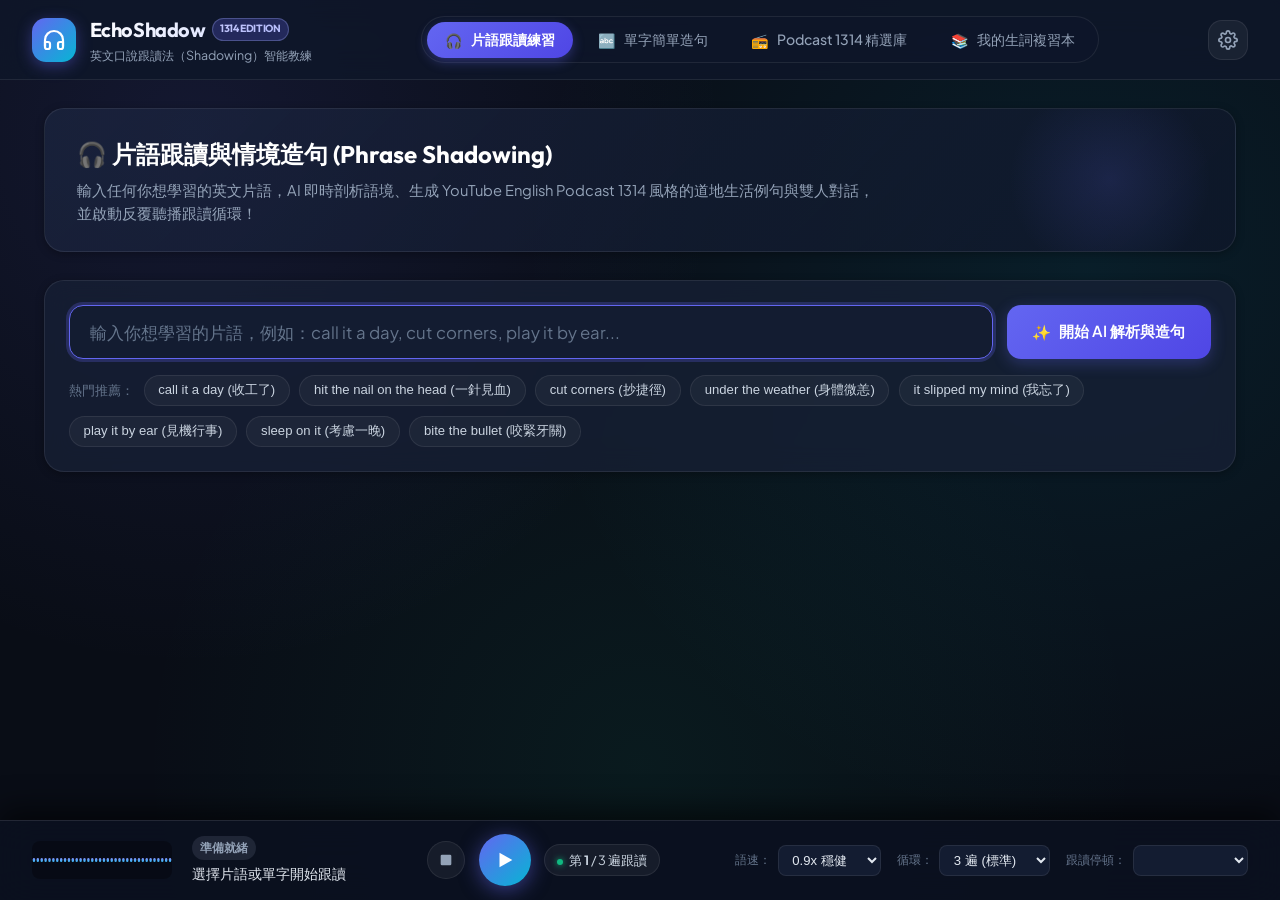
==== static/index.html @ f7b513f4 "Initial commit: EchoShadow 1314 English Shadowing PWA" ====
<!DOCTYPE html>
<html lang="zh-TW">
<head>
  <meta charset="UTF-8">
  <meta name="viewport" content="width=device-width, initial-scale=1.0">
  <title>EchoShadow 1314 — 英文口說 Shadowing 智能跟讀學習系統</title>
  <meta name="description" content="專為英文跟讀法（Shadowing）打造的智能學習系統。支援片語解析造句、單字簡單造句聽播、YouTube English Podcast 1314 精選道地片語庫與跟讀錄音對比。">
  <link rel="stylesheet" href="css/style.css">
  <link rel="icon" href="data:image/svg+xml,<svg xmlns=%22http://www.w3.org/2000/svg%22 viewBox=%220 0 100 100%22><text y=%22.9em%22 font-size=%2290%22>🎧</text></svg>">
</head>
<body>

  <!-- App Header -->
  <header class="app-header">
    <div class="brand">
      <div class="brand-icon-wrapper">
        <svg viewBox="0 0 24 24" width="24" height="24" fill="none" stroke="currentColor" stroke-width="2.2" stroke-linecap="round" stroke-linejoin="round">
          <path d="M3 18v-6a9 9 0 0 1 18 0v6"></path>
          <path d="M21 19a2 2 0 0 1-2 2h-1a2 2 0 0 1-2-2v-3a2 2 0 0 1 2-2h3zM3 19a2 2 0 0 0 2 2h1a2 2 0 0 0 2-2v-3a2 2 0 0 0-2-2H3z"></path>
        </svg>
      </div>
      <div class="brand-info">
        <h1>EchoShadow <span class="brand-tag">1314 Edition</span></h1>
        <div class="brand-subtitle">英文口說跟讀法（Shadowing）智能教練</div>
      </div>
    </div>

    <!-- Navigation Tabs -->
    <nav class="nav-tabs" aria-label="Main Navigation">
      <button class="nav-tab active" data-tab="phrase" id="tab-btn-phrase">
        <span>🎧</span> 片語跟讀練習
      </button>
      <button class="nav-tab" data-tab="word" id="tab-btn-word">
        <span>🔤</span> 單字簡單造句
      </button>
      <button class="nav-tab" data-tab="podcast" id="tab-btn-podcast">
        <span>📻</span> Podcast 1314 精選庫
      </button>
      <button class="nav-tab" data-tab="history" id="tab-btn-history">
        <span>📚</span> 我的生詞複習本
      </button>
    </nav>

    <!-- Header Actions -->
    <div class="header-actions">
      <button class="icon-btn" id="open-settings-btn" title="語音與跟讀設定" aria-label="設定">
        <svg viewBox="0 0 24 24" width="20" height="20" fill="none" stroke="currentColor" stroke-width="2" stroke-linecap="round" stroke-linejoin="round">
          <circle cx="12" cy="12" r="3"></circle>
          <path d="M19.4 15a1.65 1.65 0 0 0 .33 1.82l.06.06a2 2 0 0 1 0 2.83 2 2 0 0 1-2.83 0l-.06-.06a1.65 1.65 0 0 0-1.82-.33 1.65 1.65 0 0 0-1 1.51V21a2 2 0 0 1-2 2 2 2 0 0 1-2-2v-.09A1.65 1.65 0 0 0 9 19.4a1.65 1.65 0 0 0-1.82.33l-.06.06a2 2 0 0 1-2.83 0 2 2 0 0 1 0-2.83l.06-.06a1.65 1.65 0 0 0 .33-1.82 1.65 1.65 0 0 0-1.51-1H3a2 2 0 0 1-2-2 2 2 0 0 1 2-2h.09A1.65 1.65 0 0 0 4.6 9a1.65 1.65 0 0 0-.33-1.82l-.06-.06a2 2 0 0 1 0-2.83 2 2 0 0 1 2.83 0l.06.06a1.65 1.65 0 0 0 1.82.33H9a1.65 1.65 0 0 0 1-1.51V3a2 2 0 0 1 2-2 2 2 0 0 1 2 2v.09a1.65 1.65 0 0 0 1 1.51 1.65 1.65 0 0 0 1.82-.33l.06-.06a2 2 0 0 1 2.83 0 2 2 0 0 1 0 2.83l-.06.06a1.65 1.65 0 0 0-.33 1.82V9a1.65 1.65 0 0 0 1.51 1H21a2 2 0 0 1 2 2 2 2 0 0 1-2 2h-.09a1.65 1.65 0 0 0-1.51 1z"></path>
        </svg>
      </button>
    </div>
  </header>

  <!-- Main Content Area -->
  <main class="main-content">

    <!-- ==========================================
         TAB 1: PHRASE SHADOWING (需求 1)
         ========================================== -->
    <section class="tab-pane active" id="tab-phrase">
      <div class="section-banner">
        <h2 class="banner-title">🎧 片語跟讀與情境造句 (Phrase Shadowing)</h2>
        <p class="banner-desc">輸入任何你想學習的英文片語，AI 即時剖析語境、生成 YouTube English Podcast 1314 風格的道地生活例句與雙人對話，並啟動反覆聽播跟讀循環！</p>
      </div>

      <!-- Input Card -->
      <div class="input-card">
        <div class="input-row">
          <input type="text" class="text-input" id="phrase-input" placeholder="輸入你想學習的片語，例如：call it a day, cut corners, play it by ear..." autofocus>
          <button class="primary-btn" id="phrase-gen-btn">
            <span>✨</span> 開始 AI 解析與造句
          </button>
        </div>
        <div class="quick-tags-wrapper">
          <span class="quick-label">熱門推薦：</span>
          <button class="quick-tag" data-text="call it a day">call it a day (收工了)</button>
          <button class="quick-tag" data-text="hit the nail on the head">hit the nail on the head (一針見血)</button>
          <button class="quick-tag" data-text="cut corners">cut corners (抄捷徑)</button>
          <button class="quick-tag" data-text="under the weather">under the weather (身體微恙)</button>
          <button class="quick-tag" data-text="it slipped my mind">it slipped my mind (我忘了)</button>
          <button class="quick-tag" data-text="play it by ear">play it by ear (見機行事)</button>
          <button class="quick-tag" data-text="sleep on it">sleep on it (考慮一晚)</button>
          <button class="quick-tag" data-text="bite the bullet">bite the bullet (咬緊牙關)</button>
        </div>
      </div>

      <!-- Phrase Result Workspace -->
      <div class="result-card" id="phrase-result-area">
        <div class="result-badge-bar">
          <span class="type-badge">美式口語片語</span>
          <span class="card-level-badge level-b1">Podcast 1314 推薦</span>
        </div>

        <div class="result-title-row">
          <div class="result-title" id="res-phrase-title">call it a day</div>
          <div class="result-translation" id="res-phrase-translation">今天就到此為止吧 / 收工了</div>
        </div>

        <!-- Explanation -->
        <div class="result-explanation-box">
          <p><strong>💡 語境剖析：</strong><span id="res-phrase-explanation"></span></p>
          <p style="margin-top: 0.4rem;"><strong>🗣️ 發音與連音提示：</strong><span id="res-phrase-pronunciation"></span></p>
        </div>

        <!-- Practice Sentence Showcase (With Karaoke) -->
        <div class="sentence-showcase-box">
          <div class="sentence-header">
            <span>🎙️ 道地日常生活例句 (跟讀核心句)</span>
            <span style="font-size: 0.72rem; color: #94a3b8;">反覆跟讀中將即時高亮當前單字</span>
          </div>
          <div class="sentence-text" id="res-phrase-sentence"></div>
          <div class="sentence-trans" id="res-phrase-sent-trans"></div>
        </div>

        <!-- Dialogue Section -->
        <div class="dialogue-section">
          <h3>
            <svg viewBox="0 0 24 24" width="18" height="18" fill="none" stroke="currentColor" stroke-width="2"><path d="M21 15a2 2 0 0 1-2 2H7l-4 4V5a2 2 0 0 1 2-2h14a2 2 0 0 1 2 2z"></path></svg>
            Podcast 1314 實境日常短對話 (A & B 情境模擬)
          </h3>
          <div class="dialogue-bubbles" id="res-phrase-dialogue"></div>
        </div>

        <!-- Shadowing Tips Box -->
        <div class="tips-box" id="res-phrase-tips-box">
          <div class="tips-icon">🎯</div>
          <div>
            <strong>跟讀訣竅（Shadowing Tips）：</strong>
            <span id="res-phrase-tips"></span>
          </div>
        </div>

        <!-- Practice Actions -->
        <div class="practice-actions-row">
          <button class="action-pill-btn primary" id="play-sentence-btn">
            <svg viewBox="0 0 24 24" width="16" height="16" fill="currentColor"><polygon points="5 3 19 12 5 21 5 3"></polygon></svg>
            🎧 跟讀主要例句
          </button>
          <button class="action-pill-btn" id="play-phrase-only-btn">
            <svg viewBox="0 0 24 24" width="16" height="16" fill="currentColor"><polygon points="5 3 19 12 5 21 5 3"></polygon></svg>
            僅聽片語本體
          </button>
          <button class="action-pill-btn" id="play-dialogue-all-btn">
            <svg viewBox="0 0 24 24" width="16" height="16" fill="currentColor"><polygon points="5 3 19 12 5 21 5 3"></polygon></svg>
            聽雙人完整對話
          </button>
        </div>

        <!-- Voice Recorder & Pronunciation Comparison -->
        <div class="voice-compare-card">
          <div class="voice-compare-header">
            <span>🎙️ 口說跟讀錄音與自我對比 (Audio Echo)</span>
          </div>
          <div class="voice-compare-controls">
            <button class="mic-btn" id="mic-record-btn">
              <svg viewBox="0 0 24 24" width="16" height="16" fill="currentColor"><path d="M12 1a3 3 0 0 0-3 3v8a3 3 0 0 0 6 0V4a3 3 0 0 0-3-3z"></path><path d="M19 10v2a7 7 0 0 1-14 0v-2"></path><line x1="12" y1="19" x2="12" y2="23"></line><line x1="8" y1="23" x2="16" y2="23"></line></svg>
              錄製我的跟讀
            </button>
            <button class="action-pill-btn" id="play-my-voice-btn" style="display: none;">
              ▶ 聽我剛剛說的
            </button>
            <button class="action-pill-btn" id="play-native-again-btn" style="display: none;">
              🔊 對比聽原音
            </button>
            <span class="record-feedback-text" id="record-status-text">點擊按鈕錄下你模仿的發音，與母語音檔對比音調與語氣！</span>
          </div>
        </div>
      </div>
    </section>

    <!-- ==========================================
         TAB 2: WORD SHADOWING (需求 2)
         ========================================== -->
    <section class="tab-pane" id="tab-word">
      <div class="section-banner">
        <h2 class="banner-title">🔤 單字簡單造句與跟讀 (Word Shadowing)</h2>
        <p class="banner-desc">輸入任何想學習的單字，AI 會為你進行【簡單造句】——拒絕冗長難句，專注於日常生活高頻、好懂、好開口的精煉短句，並透過重複聽播牢固記憶！</p>
      </div>

      <!-- Input Card -->
      <div class="input-card">
        <div class="input-row">
          <input type="text" class="text-input" id="word-input" placeholder="輸入你想學習的單字，例如：overwhelmed, procrastinate, chill, awkward...">
          <button class="primary-btn" id="word-gen-btn">
            <span>⚡</span> AI 簡單造句 & 重複聽播
          </button>
        </div>
        <div class="quick-tags-wrapper">
          <span class="quick-label">熱門單字：</span>
          <button class="quick-tag quick-word-tag" data-text="procrastinate">procrastinate (拖延)</button>
          <button class="quick-tag quick-word-tag" data-text="overwhelmed">overwhelmed (負荷過重)</button>
          <button class="quick-tag quick-word-tag" data-text="awkward">awkward (尷尬的)</button>
          <button class="quick-tag quick-word-tag" data-text="spontaneous">spontaneous (隨性說走就走)</button>
          <button class="quick-tag quick-word-tag" data-text="exhausted">exhausted (筋疲力盡)</button>
          <button class="quick-tag quick-word-tag" data-text="chill">chill (放鬆放空)</button>
          <button class="quick-tag quick-word-tag" data-text="hesitate">hesitate (猶豫)</button>
          <button class="quick-tag quick-word-tag" data-text="reliable">reliable (可靠的)</button>
        </div>
      </div>

      <!-- Word Result Workspace -->
      <div class="result-card" id="word-result-area">
        <div class="result-badge-bar">
          <span class="type-badge" id="res-word-pos">adj. 形容詞</span>
          <span class="card-level-badge level-a2">日常生活精選</span>
        </div>

        <div class="result-title-row">
          <div class="result-title" id="res-word-title">procrastinate</div>
          <div class="result-phonetic" id="res-word-phonetic">/prəˈkræs.tə.neɪt/</div>
          <div class="result-translation" id="res-word-translation">拖延、拖拖拉拉</div>
        </div>

        <!-- Practice Simple Sentence Showcase -->
        <div class="sentence-showcase-box">
          <div class="sentence-header">
            <span>✨ AI 精選【簡單生活例句】（最適合跟讀口說）</span>
            <span style="font-size: 0.72rem; color: #34d399;">簡短有力 • 容易朗朗上口</span>
          </div>
          <div class="sentence-text" id="res-word-sentence"></div>
          <div class="sentence-trans" id="res-word-sent-trans"></div>
        </div>

        <!-- Alternative Sentence Box -->
        <div class="sentence-showcase-box" id="res-word-alt-box" style="margin-top: 1rem; background: rgba(15, 23, 42, 0.6);">
          <div class="sentence-header">
            <span>💡 備用日常簡例</span>
            <button class="mini-play-btn" id="play-alt-sent-btn">跟讀此句</button>
          </div>
          <div class="sentence-text" id="res-word-alt-sent" style="font-size: 1.15rem;"></div>
          <div class="sentence-trans" id="res-word-alt-trans"></div>
        </div>

        <!-- Shadowing Tips Box -->
        <div class="tips-box" id="res-word-tips-box">
          <div class="tips-icon">🎯</div>
          <div>
            <strong>口說跟讀重點：</strong>
            <span id="res-word-tips"></span>
          </div>
        </div>

        <!-- Practice Actions -->
        <div class="practice-actions-row">
          <button class="action-pill-btn primary" id="play-word-sent-btn">
            <svg viewBox="0 0 24 24" width="16" height="16" fill="currentColor"><polygon points="5 3 19 12 5 21 5 3"></polygon></svg>
            🎧 跟讀簡單例句
          </button>
          <button class="action-pill-btn" id="play-word-only-btn">
            <svg viewBox="0 0 24 24" width="16" height="16" fill="currentColor"><polygon points="5 3 19 12 5 21 5 3"></polygon></svg>
            僅聽單字發音
          </button>
        </div>
      </div>
    </section>

    <!-- ==========================================
         TAB 3: PODCAST 1314 PHRASES (需求 3)
         ========================================== -->
    <section class="tab-pane" id="tab-podcast">
      <div class="section-banner">
        <h2 class="banner-title">📻 YouTube「English Podcast 1314」精選片語庫</h2>
        <p class="banner-desc">精選 YouTube 頻道「Podcast學英語1314」最受歡迎的高頻美語口語、地道成語與生活反應用語。點擊任何卡片即可一鍵載入跟讀機，隨時開始口說磨耳朵！</p>
      </div>

      <!-- Filter & Search Toolbar -->
      <div class="filter-toolbar">
        <div class="filter-row">
          <span class="filter-label">情境分類：</span>
          <div class="pill-group">
            <button class="filter-pill category-pill active" data-category="all">全部情境</button>
            <button class="filter-pill category-pill" data-category="職場與工作">💼 職場與工作</button>
            <button class="filter-pill category-pill" data-category="朋友社交">🍕 朋友社交</button>
            <button class="filter-pill category-pill" data-category="日常生活">☕ 日常生活</button>
            <button class="filter-pill category-pill" data-category="情緒與感覺">💭 情緒與感覺</button>
          </div>
        </div>

        <div class="filter-row">
          <span class="filter-label">聽力難度：</span>
          <div class="pill-group">
            <button class="filter-pill level-pill active" data-level="all">全部難度</button>
            <button class="filter-pill level-pill" data-level="A2">A2 基礎慢速</button>
            <button class="filter-pill level-pill" data-level="B1">B1 中階日常</button>
            <button class="filter-pill level-pill" data-level="B2">B2 道地自然</button>
          </div>
        </div>

        <div class="search-and-refresh">
          <div class="search-input-wrap">
            <input type="text" id="podcast-search" placeholder="🔍 搜尋英文片語、中文意義或關鍵字...">
          </div>
          <button class="action-pill-btn" id="refresh-recommend-btn" title="隨機推薦一批片語">
            <svg viewBox="0 0 24 24" width="16" height="16" fill="none" stroke="currentColor" stroke-width="2"><path d="M21.5 2v6h-6M21.34 15.57a10 10 0 1 1-.57-8.38l5.67-5.67"></path></svg>
            🎲 換一批推薦
          </button>
        </div>
      </div>

      <!-- Cards Grid -->
      <div class="podcast-grid" id="podcast-cards-grid"></div>
    </section>

    <!-- ==========================================
         TAB 4: HISTORY / REVIEW
         ========================================== -->
    <section class="tab-pane" id="tab-history">
      <div class="section-banner">
        <div class="history-header">
          <div>
            <h2 class="banner-title">📚 我的生詞與跟讀記錄本</h2>
            <p class="banner-desc">自動保存你所查詢與練習過的所有片語與單字，隨時溫故知新，建立牢固的英文口腔肌肉記憶。</p>
          </div>
          <button class="action-pill-btn" id="clear-history-btn">
            清空所有記錄
          </button>
        </div>
      </div>

      <div class="history-list" id="history-list"></div>
    </section>

  </main>

  <!-- ==========================================
       DOCKED SHADOWING WORKBENCH (BOTTOM PLAYER)
       ========================================== -->
  <footer class="docked-player" id="docked-player" role="region" aria-label="跟讀播放控制台">
    <!-- Left: Wave & Status -->
    <div class="player-left">
      <div class="player-wave-wrap">
        <canvas id="audio-wave-canvas" width="140" height="38"></canvas>
      </div>
      <div class="player-info-meta">
        <span class="player-status-badge status-idle" id="player-mode-indicator">準備就緒</span>
        <div class="player-current-text" id="player-current-text">選擇片語或單字開始跟讀</div>
      </div>
    </div>

    <!-- Center: Main Controls & Loop Countdown -->
    <div class="player-center">
      <div class="player-controls-row">
        <button class="control-icon-btn" id="player-stop-btn" title="停止播放 (Esc)" aria-label="停止">
          <svg viewBox="0 0 24 24" width="16" height="16" fill="currentColor"><rect x="4" y="4" width="16" height="16" rx="2"></rect></svg>
        </button>

        <button class="play-main-btn" id="player-play-btn" title="播放 / 暫停 (空白鍵 Space)" aria-label="播放">
          <svg class="play-icon" viewBox="0 0 24 24" width="22" height="22" fill="currentColor">
            <polygon points="6 4 20 12 6 20 6 4"></polygon>
          </svg>
          <svg class="pause-icon" viewBox="0 0 24 24" width="22" height="22" fill="currentColor" style="display: none;">
            <rect x="6" y="4" width="4" height="16"></rect>
            <rect x="14" y="4" width="4" height="16"></rect>
          </svg>
        </button>

        <div class="loop-status-pill" id="player-loop-status">
          <span class="pulse-dot"></span> 第 <strong>1</strong> / 3 遍跟讀
        </div>
      </div>

      <div class="player-interval-countdown" id="player-countdown">
        🗣️ <strong>跟讀時間：</strong> 請大聲跟讀模仿 (2.0s)
      </div>
    </div>

    <!-- Right: Speed, Repeats, and Interval Delays -->
    <div class="player-right">
      <div class="player-select-group">
        <label for="player-speed-select">語速：</label>
        <select class="player-select" id="player-speed-select">
          <option value="0.75">0.75x 慢速</option>
          <option value="0.9" selected>0.9x 穩健</option>
          <option value="1.0">1.0x 標準</option>
          <option value="1.15">1.15x 流利</option>
        </select>
      </div>

      <div class="player-select-group">
        <label for="player-repeat-select">循環：</label>
        <select class="player-select" id="player-repeat-select">
          <option value="1">1 遍 (單次)</option>
          <option value="3" selected>3 遍 (標準)</option>
          <option value="5">5 遍 (深入)</option>
          <option value="10">10 遍 (挑戰)</option>
          <option value="inf">無限循環</option>
        </select>
      </div>

      <div class="player-select-group">
        <label for="player-interval-select">跟讀停頓：</label>
        <select class="player-select" id="player-interval-select">
          <option value="1.0">1.0 秒</option>
          <option value="2.0" selected>2.0 秒 (推薦)</option>
          <option value="3.0">3.0 秒</option>
          <option value="4.0">4.0 秒 (長句)</option>
        </select>
      </div>
    </div>
  </footer>

  <!-- ==========================================
       SETTINGS MODAL
       ========================================== -->
  <div class="modal-overlay" id="settings-modal" role="dialog" aria-modal="true" aria-labelledby="settings-modal-title">
    <div class="modal-content">
      <div class="modal-header">
        <h3 class="modal-title" id="settings-modal-title">⚙️ 跟讀與發音參數設定</h3>
        <button class="modal-close-btn" id="close-settings-btn" aria-label="關閉">
          <svg viewBox="0 0 24 24" width="20" height="20" fill="none" stroke="currentColor" stroke-width="2"><line x1="18" y1="6" x2="6" y2="18"></line><line x1="6" y1="6" x2="18" y2="18"></line></svg>
        </button>
      </div>

      <div class="form-group">
        <label for="settings-voice-select">🎙️ 英語母語發音聲音 (TTS Voice)：</label>
        <select class="form-control" id="settings-voice-select"></select>
        <small>支援系統內建 Microsoft Jenny, Google US English 等高品質英語聲音。</small>
        <div style="margin-top: 0.5rem;">
          <button class="mini-play-btn" id="test-voice-btn" type="button">試聽當前聲音發音</button>
        </div>
      </div>

      <div class="form-group">
        <label for="settings-rate-input">⚡ 預設語速：</label>
        <select class="form-control" id="settings-rate-input">
          <option value="0.75">0.75x (慢速磨耳朵)</option>
          <option value="0.85">0.85x (微慢清晰)</option>
          <option value="0.9" selected>0.9x (新手跟讀推薦)</option>
          <option value="1.0">1.0x (標準美語語速)</option>
          <option value="1.15">1.15x (快速流利進階)</option>
        </select>
      </div>

      <div class="form-group">
        <label for="settings-interval-input">⏳ 每次跟讀之間的停頓時間：</label>
        <select class="form-control" id="settings-interval-input">
          <option value="1.0">1.0 秒 (緊湊跟讀)</option>
          <option value="2.0" selected>2.0 秒 (標準時間)</option>
          <option value="3.0">3.0 秒 (充裕時間)</option>
          <option value="4.0">4.0 秒 (完整長句複述)</option>
        </select>
        <small>此停頓時間是留給你的口說練習時間，在下次音檔播送前重複說出。</small>
      </div>

      <div class="form-group">
        <label for="settings-repeat-input">🔁 預設循環聽播次數：</label>
        <select class="form-control" id="settings-repeat-input">
          <option value="1">1 遍</option>
          <option value="3" selected>3 遍 (推薦黃金次數)</option>
          <option value="5">5 遍 (強化肌肉記憶)</option>
          <option value="10">10 遍</option>
          <option value="inf">無限循環播放</option>
        </select>
      </div>

      <div class="form-group">
        <label for="settings-api-key">🔑 Google Gemini API Key (可選)：</label>
        <input type="password" class="form-control" id="settings-api-key" placeholder="AIzaSy...">
        <small>若未填寫，系統將自動啟動內建的智能生成引擎與離線庫，所有功能依然100%完全可用！</small>
      </div>

      <div class="modal-footer">
        <button class="btn-secondary" id="cancel-settings-btn" type="button" onclick="document.getElementById('settings-modal').classList.remove('open')">取消</button>
        <button class="primary-btn" id="save-settings-btn" type="button">儲存設定</button>
      </div>
    </div>
  </div>

  <!-- Scripts -->
  <script src="js/database.js"></script>
  <script src="js/speech.js"></script>
  <script src="js/recorder.js"></script>
  <script src="js/api.js"></script>
  <script src="js/app.js"></script>
</body>
</html>
---- static/css/style.css ----
/* ==========================================================================
   EchoShadow 1314 - English Shadowing App Design System
   Modern Sleek Dark Aesthetic, Glassmorphism, Micro-animations, Google Fonts
   ========================================================================== */

@import url('https://fonts.googleapis.com/css2?family=Outfit:wght@400;500;600;700;800&family=Plus+Jakarta+Sans:wght@300;400;500;600;700&display=swap');

:root {
  --bg-primary: #090d16;
  --bg-secondary: #0f172a;
  --bg-card: rgba(23, 32, 54, 0.75);
  --bg-card-hover: rgba(30, 41, 69, 0.9);
  --bg-glass: rgba(15, 23, 42, 0.85);
  --bg-input: #131c31;
  --border-subtle: rgba(255, 255, 255, 0.08);
  --border-accent: rgba(99, 102, 241, 0.4);
  --border-hover: rgba(129, 140, 248, 0.6);

  --accent-primary: #6366f1; /* Indigo */
  --accent-primary-hover: #4f46e5;
  --accent-cyan: #06b6d4;
  --accent-emerald: #10b981;
  --accent-amber: #f59e0b;
  --accent-rose: #f43f5e;
  --accent-glow: 0 0 25px rgba(99, 102, 241, 0.35);

  --text-main: #f8fafc;
  --text-muted: #94a3b8;
  --text-subtle: #64748b;

  --radius-sm: 8px;
  --radius-md: 14px;
  --radius-lg: 20px;
  --radius-pill: 9999px;

  --shadow-sm: 0 2px 8px rgba(0, 0, 0, 0.3);
  --shadow-md: 0 10px 25px -5px rgba(0, 0, 0, 0.5), 0 8px 10px -6px rgba(0, 0, 0, 0.4);
  --shadow-glow: 0 0 35px rgba(99, 102, 241, 0.25);
  
  --transition: all 0.22s cubic-bezier(0.4, 0, 0.2, 1);
}

*, *::before, *::after {
  box-sizing: border-box;
  margin: 0;
  padding: 0;
}

body {
  font-family: 'Plus Jakarta Sans', -apple-system, BlinkMacSystemFont, "Segoe UI", Roboto, sans-serif;
  background-color: var(--bg-primary);
  color: var(--text-main);
  line-height: 1.6;
  min-height: 100vh;
  display: flex;
  flex-direction: column;
  overflow-x: hidden;
  background-image: 
    radial-gradient(circle at 15% 15%, rgba(99, 102, 241, 0.12) 0%, transparent 40%),
    radial-gradient(circle at 85% 30%, rgba(6, 182, 212, 0.1) 0%, transparent 45%),
    radial-gradient(circle at 50% 85%, rgba(16, 185, 129, 0.08) 0%, transparent 50%);
  background-attachment: fixed;
}

/* Custom Scrollbar */
::-webkit-scrollbar {
  width: 8px;
  height: 8px;
}
::-webkit-scrollbar-track {
  background: var(--bg-primary);
}
::-webkit-scrollbar-thumb {
  background: #1e293b;
  border-radius: var(--radius-pill);
}
::-webkit-scrollbar-thumb:hover {
  background: #334155;
}

/* App Header */
.app-header {
  position: sticky;
  top: 0;
  z-index: 100;
  background: var(--bg-glass);
  backdrop-filter: blur(16px);
  -webkit-backdrop-filter: blur(16px);
  border-bottom: 1px solid var(--border-subtle);
  padding: 0.85rem 2rem;
  display: flex;
  align-items: center;
  justify-content: space-between;
}

.brand {
  display: flex;
  align-items: center;
  gap: 0.85rem;
  text-decoration: none;
  color: inherit;
}

.brand-icon-wrapper {
  width: 44px;
  height: 44px;
  border-radius: var(--radius-md);
  background: linear-gradient(135deg, var(--accent-primary), var(--accent-cyan));
  display: flex;
  align-items: center;
  justify-content: center;
  color: #fff;
  box-shadow: 0 4px 15px rgba(99, 102, 241, 0.4);
}

.brand-info h1 {
  font-family: 'Outfit', sans-serif;
  font-size: 1.25rem;
  font-weight: 700;
  letter-spacing: -0.02em;
  background: linear-gradient(135deg, #ffffff, #c7d2fe);
  -webkit-background-clip: text;
  -webkit-text-fill-color: transparent;
  display: flex;
  align-items: center;
  gap: 0.4rem;
}

.brand-tag {
  font-size: 0.65rem;
  font-weight: 700;
  padding: 0.15rem 0.45rem;
  border-radius: var(--radius-pill);
  background: rgba(99, 102, 241, 0.25);
  color: #a5b4fc;
  border: 1px solid rgba(165, 180, 252, 0.3);
  text-transform: uppercase;
}

.brand-subtitle {
  font-size: 0.78rem;
  color: var(--text-muted);
}

/* Nav Tabs */
.nav-tabs {
  display: flex;
  gap: 0.4rem;
  background: rgba(15, 23, 42, 0.6);
  padding: 0.3rem;
  border-radius: var(--radius-pill);
  border: 1px solid var(--border-subtle);
}

.nav-tab {
  background: transparent;
  border: none;
  color: var(--text-muted);
  font-family: inherit;
  font-size: 0.88rem;
  font-weight: 500;
  padding: 0.5rem 1.15rem;
  border-radius: var(--radius-pill);
  cursor: pointer;
  display: flex;
  align-items: center;
  gap: 0.5rem;
  transition: var(--transition);
}

.nav-tab:hover {
  color: var(--text-main);
  background: rgba(255, 255, 255, 0.05);
}

.nav-tab.active {
  background: linear-gradient(135deg, var(--accent-primary), #4f46e5);
  color: #ffffff;
  font-weight: 600;
  box-shadow: 0 4px 12px rgba(99, 102, 241, 0.35);
}

.header-actions {
  display: flex;
  align-items: center;
  gap: 0.75rem;
}

.icon-btn {
  background: rgba(255, 255, 255, 0.05);
  border: 1px solid var(--border-subtle);
  color: var(--text-muted);
  width: 40px;
  height: 40px;
  border-radius: var(--radius-md);
  display: flex;
  align-items: center;
  justify-content: center;
  cursor: pointer;
  transition: var(--transition);
}

.icon-btn:hover {
  background: rgba(255, 255, 255, 0.1);
  color: var(--text-main);
  border-color: var(--border-hover);
}

/* Main Container */
.main-content {
  flex: 1;
  max-width: 1240px;
  width: 100%;
  margin: 0 auto;
  padding: 1.75rem 1.5rem 6.5rem; /* space for docked player */
}

/* Tab Panes */
.tab-pane {
  display: none;
  animation: fadeIn 0.3s ease-out;
}

.tab-pane.active {
  display: block;
}

@keyframes fadeIn {
  from { opacity: 0; transform: translateY(6px); }
  to { opacity: 1; transform: translateY(0); }
}

/* Section Header */
.section-banner {
  background: linear-gradient(135deg, rgba(30, 41, 69, 0.6) 0%, rgba(15, 23, 42, 0.8) 100%);
  border: 1px solid var(--border-subtle);
  border-radius: var(--radius-lg);
  padding: 1.6rem 2rem;
  margin-bottom: 1.75rem;
  position: relative;
  overflow: hidden;
  box-shadow: var(--shadow-sm);
}

.section-banner::after {
  content: "";
  position: absolute;
  top: 0;
  right: 0;
  width: 250px;
  height: 100%;
  background: radial-gradient(circle at center, rgba(99, 102, 241, 0.15) 0%, transparent 70%);
  pointer-events: none;
}

.banner-title {
  font-family: 'Outfit', sans-serif;
  font-size: 1.5rem;
  font-weight: 700;
  color: #fff;
  margin-bottom: 0.35rem;
  display: flex;
  align-items: center;
  gap: 0.6rem;
}

.banner-desc {
  font-size: 0.92rem;
  color: var(--text-muted);
  max-width: 800px;
}

/* Input Card */
.input-card {
  background: var(--bg-card);
  backdrop-filter: blur(12px);
  border: 1px solid var(--border-subtle);
  border-radius: var(--radius-lg);
  padding: 1.5rem;
  margin-bottom: 1.75rem;
  box-shadow: var(--shadow-sm);
  transition: var(--transition);
}

.input-card:hover {
  border-color: var(--border-accent);
}

.input-row {
  display: flex;
  gap: 0.85rem;
  margin-bottom: 1rem;
}

.text-input {
  flex: 1;
  background: var(--bg-input);
  border: 1px solid var(--border-subtle);
  border-radius: var(--radius-md);
  padding: 0.95rem 1.25rem;
  font-family: inherit;
  font-size: 1.05rem;
  color: var(--text-main);
  outline: none;
  transition: var(--transition);
}

.text-input:focus {
  border-color: var(--accent-primary);
  box-shadow: 0 0 0 3px rgba(99, 102, 241, 0.25);
}

.text-input::placeholder {
  color: var(--text-subtle);
}

.primary-btn {
  background: linear-gradient(135deg, var(--accent-primary), #4f46e5);
  color: #ffffff;
  border: none;
  border-radius: var(--radius-md);
  padding: 0.95rem 1.6rem;
  font-family: inherit;
  font-size: 0.95rem;
  font-weight: 600;
  cursor: pointer;
  display: flex;
  align-items: center;
  gap: 0.5rem;
  transition: var(--transition);
  white-space: nowrap;
  box-shadow: 0 4px 15px rgba(99, 102, 241, 0.3);
}

.primary-btn:hover {
  transform: translateY(-1px);
  box-shadow: 0 6px 20px rgba(99, 102, 241, 0.45);
}

.primary-btn:active {
  transform: translateY(0);
}

.primary-btn.loading {
  opacity: 0.7;
  cursor: wait;
}

/* Quick Tags */
.quick-tags-wrapper {
  display: flex;
  align-items: center;
  gap: 0.6rem;
  flex-wrap: wrap;
}

.quick-label {
  font-size: 0.8rem;
  color: var(--text-subtle);
  font-weight: 500;
}

.quick-tag {
  background: rgba(255, 255, 255, 0.04);
  border: 1px solid var(--border-subtle);
  color: #cbd5e1;
  border-radius: var(--radius-pill);
  padding: 0.35rem 0.85rem;
  font-size: 0.82rem;
  cursor: pointer;
  transition: var(--transition);
}

.quick-tag:hover {
  background: rgba(99, 102, 241, 0.15);
  border-color: var(--accent-primary);
  color: #fff;
  transform: translateY(-1px);
}

/* Result Workspace Card */
.result-card {
  background: var(--bg-card);
  backdrop-filter: blur(12px);
  border: 1px solid var(--border-subtle);
  border-radius: var(--radius-lg);
  padding: 2rem;
  margin-bottom: 2rem;
  box-shadow: var(--shadow-md);
  position: relative;
  display: none;
  animation: slideUp 0.35s cubic-bezier(0.16, 1, 0.3, 1);
}

@keyframes slideUp {
  from { opacity: 0; transform: translateY(16px); }
  to { opacity: 1; transform: translateY(0); }
}

.result-badge-bar {
  display: flex;
  align-items: center;
  gap: 0.6rem;
  margin-bottom: 0.85rem;
}

.type-badge {
  font-size: 0.75rem;
  font-weight: 700;
  text-transform: uppercase;
  padding: 0.2rem 0.6rem;
  border-radius: var(--radius-pill);
  background: rgba(99, 102, 241, 0.2);
  color: #818cf8;
  border: 1px solid rgba(129, 140, 248, 0.3);
}

.result-title-row {
  display: flex;
  align-items: baseline;
  gap: 1rem;
  margin-bottom: 1rem;
  flex-wrap: wrap;
}

.result-title {
  font-family: 'Outfit', sans-serif;
  font-size: 2rem;
  font-weight: 800;
  color: #ffffff;
  letter-spacing: -0.01em;
}

.result-phonetic {
  font-family: 'Plus Jakarta Sans', monospace;
  font-size: 1.1rem;
  color: var(--accent-cyan);
}

.result-translation {
  font-size: 1.25rem;
  font-weight: 600;
  color: #38bdf8;
}

.result-explanation-box {
  background: rgba(15, 23, 42, 0.65);
  border-left: 3px solid var(--accent-primary);
  border-radius: 0 var(--radius-md) var(--radius-md) 0;
  padding: 1rem 1.25rem;
  margin-bottom: 1.5rem;
  font-size: 0.95rem;
  color: #e2e8f0;
}

.result-explanation-box strong {
  color: #a5b4fc;
}

/* Practice Sentence Showcase */
.sentence-showcase-box {
  background: linear-gradient(135deg, rgba(23, 37, 84, 0.5) 0%, rgba(15, 23, 42, 0.8) 100%);
  border: 1px solid rgba(99, 102, 241, 0.3);
  border-radius: var(--radius-md);
  padding: 1.4rem 1.6rem;
  margin-bottom: 1.5rem;
  position: relative;
}

.sentence-header {
  font-size: 0.8rem;
  font-weight: 700;
  color: #818cf8;
  text-transform: uppercase;
  margin-bottom: 0.6rem;
  display: flex;
  justify-content: space-between;
  align-items: center;
}

.sentence-text {
  font-family: 'Outfit', sans-serif;
  font-size: 1.4rem;
  font-weight: 600;
  line-height: 1.5;
  color: #ffffff;
  margin-bottom: 0.5rem;
}

/* Karaoke highlighting */
.karaoke-word {
  display: inline-block;
  padding: 0 2px;
  border-radius: 4px;
  transition: background-color 0.15s ease, color 0.15s ease, transform 0.1s ease;
}

.karaoke-word.active-word {
  background: linear-gradient(135deg, #6366f1, #06b6d4);
  color: #ffffff;
  text-shadow: 0 0 10px rgba(255, 255, 255, 0.5);
  transform: scale(1.06);
}

.sentence-trans {
  font-size: 1.05rem;
  color: #94a3b8;
}

/* Dialogue Box (Requirement 1) */
.dialogue-section {
  margin-top: 1.5rem;
  margin-bottom: 1.5rem;
}

.dialogue-section h3 {
  font-size: 1.05rem;
  font-weight: 600;
  color: #cbd5e1;
  margin-bottom: 0.85rem;
  display: flex;
  align-items: center;
  gap: 0.5rem;
}

.dialogue-bubbles {
  display: flex;
  flex-direction: column;
  gap: 0.85rem;
}

.dialogue-bubble {
  background: rgba(15, 23, 42, 0.7);
  border: 1px solid var(--border-subtle);
  border-radius: var(--radius-md);
  padding: 1rem 1.25rem;
  position: relative;
  transition: var(--transition);
}

.dialogue-bubble:hover {
  border-color: var(--border-hover);
}

.dialogue-bubble.speaker-a {
  border-left: 3px solid var(--accent-cyan);
}

.dialogue-bubble.speaker-b {
  border-left: 3px solid var(--accent-primary);
}

.speaker-tag {
  font-size: 0.78rem;
  font-weight: 700;
  color: #94a3b8;
  margin-bottom: 0.35rem;
}

.speaker-a .speaker-tag { color: #38bdf8; }
.speaker-b .speaker-tag { color: #a5b4fc; }

.bubble-text {
  font-size: 1.1rem;
  font-weight: 500;
  color: #fff;
  margin-bottom: 0.25rem;
}

.bubble-trans {
  font-size: 0.9rem;
  color: #94a3b8;
  margin-bottom: 0.5rem;
}

.mini-play-btn {
  background: rgba(255, 255, 255, 0.05);
  border: 1px solid var(--border-subtle);
  color: #cbd5e1;
  border-radius: var(--radius-pill);
  padding: 0.25rem 0.65rem;
  font-size: 0.78rem;
  cursor: pointer;
  display: inline-flex;
  align-items: center;
  gap: 0.3rem;
  transition: var(--transition);
}

.mini-play-btn:hover {
  background: var(--accent-primary);
  color: #fff;
}

/* Shadowing Tips Box */
.tips-box {
  background: rgba(245, 158, 11, 0.08);
  border: 1px solid rgba(245, 158, 11, 0.25);
  border-radius: var(--radius-md);
  padding: 0.9rem 1.2rem;
  margin-top: 1.25rem;
  display: flex;
  align-items: flex-start;
  gap: 0.75rem;
  color: #fde68a;
  font-size: 0.9rem;
}

.tips-icon {
  font-size: 1.2rem;
  line-height: 1;
}

/* Practice Action Bar */
.practice-actions-row {
  display: flex;
  gap: 0.75rem;
  flex-wrap: wrap;
  margin-top: 1.5rem;
  padding-top: 1.5rem;
  border-top: 1px solid var(--border-subtle);
}

.action-pill-btn {
  background: rgba(255, 255, 255, 0.06);
  border: 1px solid var(--border-subtle);
  color: #e2e8f0;
  padding: 0.55rem 1.15rem;
  border-radius: var(--radius-pill);
  font-family: inherit;
  font-size: 0.88rem;
  font-weight: 500;
  cursor: pointer;
  display: flex;
  align-items: center;
  gap: 0.45rem;
  transition: var(--transition);
}

.action-pill-btn:hover {
  background: rgba(99, 102, 241, 0.2);
  border-color: var(--accent-primary);
  color: #fff;
}

.action-pill-btn.primary {
  background: var(--accent-primary);
  border-color: var(--accent-primary);
  color: #fff;
}

/* ==========================================
   PODCAST 1314 CARDS GRID (Requirement 3)
   ========================================== */
.filter-toolbar {
  background: var(--bg-card);
  border: 1px solid var(--border-subtle);
  border-radius: var(--radius-lg);
  padding: 1.25rem 1.5rem;
  margin-bottom: 1.75rem;
  display: flex;
  flex-direction: column;
  gap: 1rem;
}

.filter-row {
  display: flex;
  align-items: center;
  gap: 0.75rem;
  flex-wrap: wrap;
}

.filter-label {
  font-size: 0.82rem;
  color: var(--text-subtle);
  font-weight: 600;
  min-width: 60px;
}

.pill-group {
  display: flex;
  gap: 0.45rem;
  flex-wrap: wrap;
}

.filter-pill {
  background: rgba(255, 255, 255, 0.04);
  border: 1px solid var(--border-subtle);
  color: var(--text-muted);
  padding: 0.4rem 0.95rem;
  border-radius: var(--radius-pill);
  font-size: 0.82rem;
  cursor: pointer;
  transition: var(--transition);
}

.filter-pill:hover {
  color: #fff;
  border-color: var(--border-hover);
}

.filter-pill.active {
  background: var(--accent-primary);
  border-color: var(--accent-primary);
  color: #fff;
  font-weight: 600;
}

.search-and-refresh {
  display: flex;
  gap: 0.75rem;
  align-items: center;
}

.search-input-wrap {
  flex: 1;
  position: relative;
}

.search-input-wrap input {
  width: 100%;
  background: var(--bg-input);
  border: 1px solid var(--border-subtle);
  border-radius: var(--radius-pill);
  padding: 0.65rem 1.2rem;
  font-size: 0.9rem;
  color: #fff;
  outline: none;
}

.search-input-wrap input:focus {
  border-color: var(--accent-primary);
}

.rotating svg {
  animation: spin 0.6s linear infinite;
}

@keyframes spin {
  100% { transform: rotate(360deg); }
}

.podcast-grid {
  display: grid;
  grid-template-columns: repeat(auto-fill, minmax(360px, 1fr));
  gap: 1.25rem;
}

.podcast-card {
  background: var(--bg-card);
  backdrop-filter: blur(8px);
  border: 1px solid var(--border-subtle);
  border-radius: var(--radius-lg);
  padding: 1.4rem;
  display: flex;
  flex-direction: column;
  transition: var(--transition);
  position: relative;
}

.podcast-card:hover {
  background: var(--bg-card-hover);
  border-color: var(--border-accent);
  transform: translateY(-2px);
  box-shadow: var(--shadow-md);
}

.card-header {
  display: flex;
  justify-content: space-between;
  align-items: center;
  margin-bottom: 0.75rem;
}

.card-category-badge {
  font-size: 0.75rem;
  font-weight: 600;
  padding: 0.2rem 0.6rem;
  border-radius: var(--radius-pill);
  background: rgba(6, 182, 212, 0.15);
  color: #38bdf8;
  border: 1px solid rgba(56, 189, 248, 0.25);
}

.card-level-badge {
  font-size: 0.7rem;
  font-weight: 700;
  padding: 0.15rem 0.5rem;
  border-radius: var(--radius-pill);
}

.level-a2 { background: rgba(16, 185, 129, 0.2); color: #34d399; }
.level-b1 { background: rgba(245, 158, 11, 0.2); color: #fbbf24; }
.level-b2 { background: rgba(239, 68, 68, 0.2); color: #f87171; }

.card-title {
  font-family: 'Outfit', sans-serif;
  font-size: 1.35rem;
  font-weight: 700;
  color: #fff;
  margin-bottom: 0.25rem;
}

.card-translation {
  font-size: 1rem;
  font-weight: 600;
  color: #38bdf8;
  margin-bottom: 0.75rem;
}

.card-explanation {
  font-size: 0.88rem;
  color: var(--text-muted);
  line-height: 1.5;
  margin-bottom: 1rem;
  flex: 1;
}

.card-sentence-box {
  background: rgba(15, 23, 42, 0.6);
  border-radius: var(--radius-sm);
  padding: 0.85rem;
  margin-bottom: 1.1rem;
  border-left: 2px solid var(--accent-primary);
}

.card-sentence-text {
  font-size: 0.95rem;
  font-weight: 500;
  color: #f1f5f9;
  margin-bottom: 0.25rem;
}

.card-sentence-trans {
  font-size: 0.82rem;
  color: #94a3b8;
}

.card-footer {
  display: flex;
  gap: 0.6rem;
  align-items: center;
  margin-top: auto;
}

.shadow-now-btn {
  flex: 1;
  background: linear-gradient(135deg, var(--accent-primary), #4f46e5);
  color: #fff;
  border: none;
  border-radius: var(--radius-md);
  padding: 0.65rem 1rem;
  font-family: inherit;
  font-size: 0.88rem;
  font-weight: 600;
  cursor: pointer;
  display: flex;
  align-items: center;
  justify-content: center;
  gap: 0.4rem;
  transition: var(--transition);
}

.shadow-now-btn:hover {
  box-shadow: 0 4px 15px rgba(99, 102, 241, 0.4);
}

.quick-play-btn {
  background: rgba(255, 255, 255, 0.05);
  border: 1px solid var(--border-subtle);
  color: #cbd5e1;
  width: 38px;
  height: 38px;
  border-radius: var(--radius-md);
  display: flex;
  align-items: center;
  justify-content: center;
  cursor: pointer;
  transition: var(--transition);
}

.quick-play-btn:hover {
  background: rgba(255, 255, 255, 0.15);
  color: #fff;
}

/* ==========================================
   RECORDING & AUDIO ECHO PANEL
   ========================================= */
.voice-compare-card {
  background: linear-gradient(135deg, rgba(20, 29, 47, 0.8), rgba(15, 23, 42, 0.9));
  border: 1px solid var(--border-subtle);
  border-radius: var(--radius-md);
  padding: 1.25rem 1.5rem;
  margin-top: 1.5rem;
}

.voice-compare-header {
  font-size: 0.95rem;
  font-weight: 600;
  color: #e2e8f0;
  margin-bottom: 0.75rem;
  display: flex;
  align-items: center;
  gap: 0.5rem;
}

.voice-compare-controls {
  display: flex;
  align-items: center;
  gap: 0.85rem;
  flex-wrap: wrap;
}

.mic-btn {
  background: rgba(239, 68, 68, 0.15);
  border: 1px solid rgba(239, 68, 68, 0.4);
  color: #fca5a5;
  padding: 0.65rem 1.25rem;
  border-radius: var(--radius-pill);
  font-family: inherit;
  font-size: 0.9rem;
  font-weight: 600;
  cursor: pointer;
  display: flex;
  align-items: center;
  gap: 0.5rem;
  transition: var(--transition);
}

.mic-btn:hover {
  background: rgba(239, 68, 68, 0.25);
}

.mic-btn.recording {
  background: #ef4444;
  color: #fff;
  border-color: #ef4444;
  animation: pulseRed 1.2s infinite;
}

@keyframes pulseRed {
  0% { box-shadow: 0 0 0 0 rgba(239, 68, 68, 0.7); }
  70% { box-shadow: 0 0 0 10px rgba(239, 68, 68, 0); }
  100% { box-shadow: 0 0 0 0 rgba(239, 68, 68, 0); }
}

.recording-pulse {
  width: 8px;
  height: 8px;
  background: #fff;
  border-radius: 50%;
  display: inline-block;
}

.record-feedback-text {
  font-size: 0.85rem;
  color: var(--text-muted);
}

/* ==========================================
   DOCKED SHADOWING WORKBENCH (BOTTOM PLAYER)
   ========================================== */
.docked-player {
  position: fixed;
  bottom: 0;
  left: 0;
  right: 0;
  z-index: 90;
  background: rgba(11, 17, 32, 0.92);
  backdrop-filter: blur(18px);
  -webkit-backdrop-filter: blur(18px);
  border-top: 1px solid rgba(255, 255, 255, 0.1);
  padding: 0.85rem 2rem;
  display: flex;
  align-items: center;
  justify-content: space-between;
  gap: 1.5rem;
  box-shadow: 0 -10px 30px rgba(0, 0, 0, 0.6);
}

.player-left {
  display: flex;
  align-items: center;
  gap: 1.25rem;
  min-width: 320px;
}

.player-wave-wrap {
  width: 140px;
  height: 38px;
  background: rgba(0, 0, 0, 0.3);
  border-radius: var(--radius-sm);
  overflow: hidden;
  display: flex;
  align-items: center;
  justify-content: center;
}

.player-info-meta {
  display: flex;
  flex-direction: column;
  gap: 0.2rem;
  max-width: 340px;
}

.player-status-badge {
  font-size: 0.72rem;
  font-weight: 700;
  padding: 0.15rem 0.5rem;
  border-radius: var(--radius-pill);
  display: inline-flex;
  align-items: center;
  width: fit-content;
}

.status-idle { background: rgba(148, 163, 184, 0.15); color: #94a3b8; }
.status-playing { background: rgba(16, 185, 129, 0.2); color: #34d399; }
.status-waiting { background: rgba(245, 158, 11, 0.2); color: #fbbf24; animation: pulseYellow 1s infinite alternate; }

@keyframes pulseYellow {
  from { opacity: 0.8; }
  to { opacity: 1; }
}

.player-current-text {
  font-size: 0.85rem;
  font-weight: 500;
  color: #e2e8f0;
  white-space: nowrap;
  overflow: hidden;
  text-overflow: ellipsis;
}

/* Center Controls */
.player-center {
  display: flex;
  flex-direction: column;
  align-items: center;
  gap: 0.4rem;
}

.player-controls-row {
  display: flex;
  align-items: center;
  gap: 0.85rem;
}

.play-main-btn {
  width: 52px;
  height: 52px;
  border-radius: 50%;
  background: linear-gradient(135deg, var(--accent-primary), var(--accent-cyan));
  color: #fff;
  border: none;
  cursor: pointer;
  display: flex;
  align-items: center;
  justify-content: center;
  box-shadow: 0 4px 20px rgba(99, 102, 241, 0.5);
  transition: var(--transition);
}

.play-main-btn:hover {
  transform: scale(1.06);
  box-shadow: 0 6px 25px rgba(99, 102, 241, 0.6);
}

.play-main-btn:active {
  transform: scale(0.96);
}

.control-icon-btn {
  background: rgba(255, 255, 255, 0.05);
  border: 1px solid var(--border-subtle);
  color: var(--text-muted);
  width: 38px;
  height: 38px;
  border-radius: 50%;
  display: flex;
  align-items: center;
  justify-content: center;
  cursor: pointer;
  transition: var(--transition);
}

.control-icon-btn:hover {
  background: rgba(255, 255, 255, 0.12);
  color: #fff;
}

.player-interval-countdown {
  font-size: 0.82rem;
  font-weight: 600;
  color: #fbbf24;
  display: none;
  align-items: center;
  gap: 0.4rem;
}

/* Right Options */
.player-right {
  display: flex;
  align-items: center;
  gap: 1rem;
}

.player-select-group {
  display: flex;
  align-items: center;
  gap: 0.4rem;
}

.player-select-group label {
  font-size: 0.78rem;
  color: var(--text-subtle);
}

.player-select {
  background: var(--bg-input);
  border: 1px solid var(--border-subtle);
  color: #e2e8f0;
  padding: 0.35rem 0.6rem;
  border-radius: var(--radius-sm);
  font-size: 0.82rem;
  outline: none;
}

.loop-status-pill {
  font-size: 0.8rem;
  color: #cbd5e1;
  background: rgba(255, 255, 255, 0.05);
  border: 1px solid var(--border-subtle);
  padding: 0.3rem 0.75rem;
  border-radius: var(--radius-pill);
}

.pulse-dot {
  width: 6px;
  height: 6px;
  background: #10b981;
  border-radius: 50%;
  display: inline-block;
  margin-right: 4px;
  box-shadow: 0 0 6px #10b981;
}

/* ==========================================
   HISTORY TAB
   ========================================== */
.history-header {
  display: flex;
  justify-content: space-between;
  align-items: center;
  margin-bottom: 1.25rem;
}

.history-list {
  display: flex;
  flex-direction: column;
  gap: 0.85rem;
}

.history-card {
  background: var(--bg-card);
  border: 1px solid var(--border-subtle);
  border-radius: var(--radius-md);
  padding: 1rem 1.25rem;
  display: flex;
  align-items: center;
  gap: 1.25rem;
  transition: var(--transition);
}

.history-card:hover {
  border-color: var(--border-hover);
  background: var(--bg-card-hover);
}

.history-badge {
  font-size: 0.75rem;
  font-weight: 700;
  padding: 0.25rem 0.6rem;
  border-radius: var(--radius-sm);
}

.badge-phrase { background: rgba(99, 102, 241, 0.2); color: #a5b4fc; }
.badge-word { background: rgba(6, 182, 212, 0.2); color: #67e8f9; }

.history-content {
  flex: 1;
}

.history-title {
  font-size: 1.1rem;
  font-weight: 700;
  color: #fff;
}

.history-trans {
  font-size: 0.9rem;
  color: #38bdf8;
  margin-bottom: 0.2rem;
}

.history-sent {
  font-size: 0.85rem;
  color: var(--text-muted);
}

.history-actions {
  display: flex;
  align-items: center;
  gap: 0.5rem;
}

.history-play-btn {
  background: rgba(99, 102, 241, 0.2);
  border: 1px solid rgba(99, 102, 241, 0.4);
  color: #c7d2fe;
  padding: 0.4rem 0.85rem;
  border-radius: var(--radius-pill);
  font-size: 0.82rem;
  font-weight: 600;
  cursor: pointer;
  display: flex;
  align-items: center;
  gap: 0.35rem;
  transition: var(--transition);
}

.history-play-btn:hover {
  background: var(--accent-primary);
  color: #fff;
}

.history-del-btn {
  background: transparent;
  border: none;
  color: var(--text-subtle);
  padding: 0.4rem;
  border-radius: var(--radius-sm);
  cursor: pointer;
  transition: var(--transition);
}

.history-del-btn:hover {
  color: var(--accent-rose);
}

/* ==========================================
   MODAL (SETTINGS)
   ========================================== */
.modal-overlay {
  position: fixed;
  inset: 0;
  z-index: 200;
  background: rgba(0, 0, 0, 0.7);
  backdrop-filter: blur(8px);
  display: flex;
  align-items: center;
  justify-content: center;
  opacity: 0;
  pointer-events: none;
  transition: opacity 0.2s ease;
}

.modal-overlay.open {
  opacity: 1;
  pointer-events: auto;
}

.modal-content {
  background: #0f172a;
  border: 1px solid var(--border-hover);
  border-radius: var(--radius-lg);
  max-width: 520px;
  width: 90%;
  padding: 2rem;
  box-shadow: 0 20px 40px rgba(0, 0, 0, 0.6);
  transform: translateY(12px);
  transition: transform 0.2s ease;
}

.modal-overlay.open .modal-content {
  transform: translateY(0);
}

.modal-header {
  display: flex;
  justify-content: space-between;
  align-items: center;
  margin-bottom: 1.5rem;
}

.modal-title {
  font-family: 'Outfit', sans-serif;
  font-size: 1.3rem;
  font-weight: 700;
  color: #fff;
}

.modal-close-btn {
  background: transparent;
  border: none;
  color: var(--text-muted);
  cursor: pointer;
  padding: 0.4rem;
  transition: var(--transition);
}

.modal-close-btn:hover {
  color: #fff;
}

.form-group {
  margin-bottom: 1.25rem;
}

.form-group label {
  display: block;
  font-size: 0.85rem;
  font-weight: 600;
  color: #cbd5e1;
  margin-bottom: 0.4rem;
}

.form-group small {
  display: block;
  font-size: 0.75rem;
  color: var(--text-subtle);
  margin-top: 0.3rem;
}

.form-control {
  width: 100%;
  background: var(--bg-input);
  border: 1px solid var(--border-subtle);
  border-radius: var(--radius-sm);
  padding: 0.65rem 0.95rem;
  font-size: 0.9rem;
  color: #fff;
  outline: none;
}

.form-control:focus {
  border-color: var(--accent-primary);
}

.modal-footer {
  display: flex;
  justify-content: flex-end;
  gap: 0.75rem;
  margin-top: 1.5rem;
}

.btn-secondary {
  background: rgba(255, 255, 255, 0.05);
  border: 1px solid var(--border-subtle);
  color: #cbd5e1;
  padding: 0.65rem 1.2rem;
  border-radius: var(--radius-md);
  font-size: 0.88rem;
  font-weight: 500;
  cursor: pointer;
}

.btn-secondary:hover {
  background: rgba(255, 255, 255, 0.1);
  color: #fff;
}

/* Empty State */
.empty-state {
  text-align: center;
  padding: 3.5rem 1.5rem;
  color: var(--text-subtle);
}

.empty-icon {
  font-size: 2.5rem;
  margin-bottom: 0.75rem;
}

/* Responsive adjustments */
@media (max-width: 900px) {
  .app-header {
    flex-direction: column;
    gap: 0.75rem;
    padding: 1rem;
  }
  .docked-player {
    flex-direction: column;
    align-items: stretch;
    padding: 1rem;
    gap: 0.75rem;
  }
  .player-left {
    min-width: unset;
  }
  .player-right {
    justify-content: space-between;
  }
}
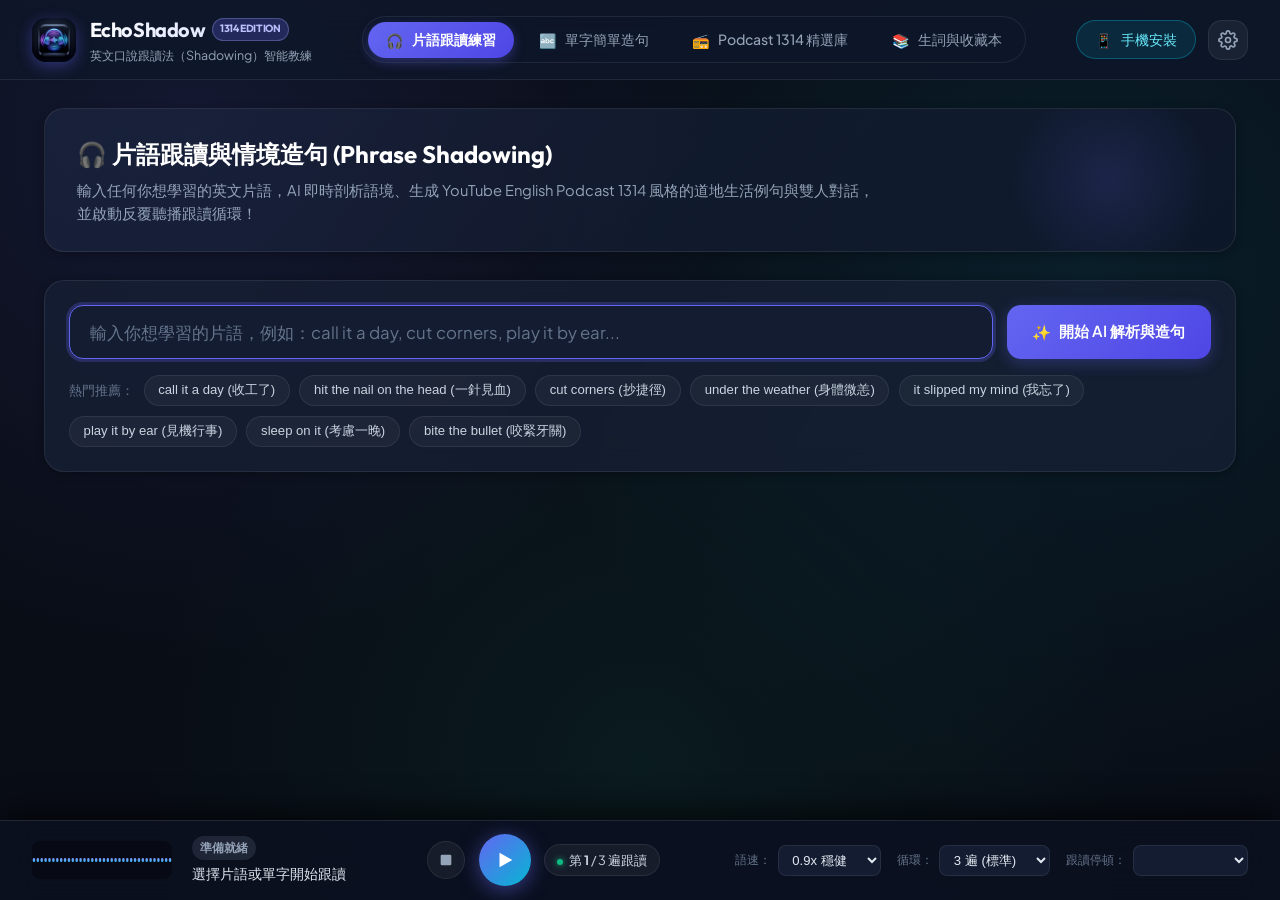
==== commit 7ae819a2: "feat: Add favorites, phrase/word separation, PWA mobile install, and new app icon" ====
--- a/static/index.html
+++ b/static/index.html
@@ -5,8 +5,18 @@
   <meta name="viewport" content="width=device-width, initial-scale=1.0">
   <title>EchoShadow 1314 — 英文口說 Shadowing 智能跟讀學習系統</title>
   <meta name="description" content="專為英文跟讀法（Shadowing）打造的智能學習系統。支援片語解析造句、單字簡單造句聽播、YouTube English Podcast 1314 精選道地片語庫與跟讀錄音對比。">
+  
+  <!-- PWA & Mobile Web App Meta -->
+  <link rel="manifest" href="manifest.json">
+  <link rel="icon" type="image/png" sizes="64x64" href="icons/favicon-64.png">
+  <link rel="apple-touch-icon" sizes="180x180" href="icons/apple-touch-icon.png">
+  <meta name="theme-color" content="#0f172a">
+  <meta name="apple-mobile-web-app-capable" content="yes">
+  <meta name="apple-mobile-web-app-status-bar-style" content="black-translucent">
+  <meta name="apple-mobile-web-app-title" content="EchoShadow">
+  <meta name="mobile-web-app-capable" content="yes">
+  
   <link rel="stylesheet" href="css/style.css">
-  <link rel="icon" href="data:image/svg+xml,<svg xmlns=%22http://www.w3.org/2000/svg%22 viewBox=%220 0 100 100%22><text y=%22.9em%22 font-size=%2290%22>🎧</text></svg>">
 </head>
 <body>
 
@@ -14,10 +24,7 @@
   <header class="app-header">
     <div class="brand">
       <div class="brand-icon-wrapper">
-        <svg viewBox="0 0 24 24" width="24" height="24" fill="none" stroke="currentColor" stroke-width="2.2" stroke-linecap="round" stroke-linejoin="round">
-          <path d="M3 18v-6a9 9 0 0 1 18 0v6"></path>
-          <path d="M21 19a2 2 0 0 1-2 2h-1a2 2 0 0 1-2-2v-3a2 2 0 0 1 2-2h3zM3 19a2 2 0 0 0 2 2h1a2 2 0 0 0 2-2v-3a2 2 0 0 0-2-2H3z"></path>
-        </svg>
+        <img src="icons/icon-192.png" alt="EchoShadow Icon" class="brand-app-icon" width="44" height="44">
       </div>
       <div class="brand-info">
         <h1>EchoShadow <span class="brand-tag">1314 Edition</span></h1>
@@ -37,12 +44,15 @@
         <span>📻</span> Podcast 1314 精選庫
       </button>
       <button class="nav-tab" data-tab="history" id="tab-btn-history">
-        <span>📚</span> 我的生詞複習本
+        <span>📚</span> 生詞與收藏本
       </button>
     </nav>
 
     <!-- Header Actions -->
     <div class="header-actions">
+      <button class="action-pill-btn header-mobile-btn" id="open-mobile-modal-btn" title="手機安裝與同網連線">
+        <span>📱</span> 手機安裝
+      </button>
       <button class="icon-btn" id="open-settings-btn" title="語音與跟讀設定" aria-label="設定">
         <svg viewBox="0 0 24 24" width="20" height="20" fill="none" stroke="currentColor" stroke-width="2" stroke-linecap="round" stroke-linejoin="round">
           <circle cx="12" cy="12" r="3"></circle>
@@ -88,13 +98,19 @@
       <!-- Phrase Result Workspace -->
       <div class="result-card" id="phrase-result-area">
         <div class="result-badge-bar">
-          <span class="type-badge">美式口語片語</span>
+          <span class="type-badge badge-phrase">美式口語片語</span>
           <span class="card-level-badge level-b1">Podcast 1314 推薦</span>
         </div>
 
         <div class="result-title-row">
-          <div class="result-title" id="res-phrase-title">call it a day</div>
-          <div class="result-translation" id="res-phrase-translation">今天就到此為止吧 / 收工了</div>
+          <div>
+            <span class="result-title" id="res-phrase-title">call it a day</span>
+            <span class="result-translation" id="res-phrase-translation">今天就到此為止吧 / 收工了</span>
+          </div>
+          <!-- Favorite Action Button -->
+          <button class="fav-toggle-btn" id="fav-phrase-btn" title="加入我的最愛">
+            <span class="fav-star">⭐</span> <span class="fav-text">加入最愛</span>
+          </button>
         </div>
 
         <!-- Explanation -->
@@ -175,7 +191,7 @@
     <section class="tab-pane" id="tab-word">
       <div class="section-banner">
         <h2 class="banner-title">🔤 單字簡單造句與跟讀 (Word Shadowing)</h2>
-        <p class="banner-desc">輸入任何想學習的單字，AI 會為你進行【簡單造句】——拒絕冗長難句，專注於日常生活高頻、好懂、好開口的精煉短句，並透過重複聽播牢固記憶！</p>
+        <p class="banner-desc">輸入任何想學習的單字，AI 會為你進行【簡單造句】——拒絕冗長難句，專注於日常生活高頻、好懂、好開口的精煉短句，並透過重複聽播磨練口腔肌肉記憶！</p>
       </div>
 
       <!-- Input Card -->
@@ -202,14 +218,20 @@
       <!-- Word Result Workspace -->
       <div class="result-card" id="word-result-area">
         <div class="result-badge-bar">
-          <span class="type-badge" id="res-word-pos">adj. 形容詞</span>
+          <span class="type-badge badge-word" id="res-word-pos">日常單字</span>
           <span class="card-level-badge level-a2">日常生活精選</span>
         </div>
 
         <div class="result-title-row">
-          <div class="result-title" id="res-word-title">procrastinate</div>
-          <div class="result-phonetic" id="res-word-phonetic">/prəˈkræs.tə.neɪt/</div>
-          <div class="result-translation" id="res-word-translation">拖延、拖拖拉拉</div>
+          <div>
+            <span class="result-title" id="res-word-title">procrastinate</span>
+            <span class="result-phonetic" id="res-word-phonetic">/prəˈkræs.tə.neɪt/</span>
+            <span class="result-translation" id="res-word-translation">拖延、拖拖拉拉</span>
+          </div>
+          <!-- Favorite Action Button -->
+          <button class="fav-toggle-btn" id="fav-word-btn" title="加入我的最愛">
+            <span class="fav-star">⭐</span> <span class="fav-text">加入最愛</span>
+          </button>
         </div>
 
         <!-- Practice Simple Sentence Showcase -->
@@ -303,18 +325,39 @@
     </section>
 
     <!-- ==========================================
-         TAB 4: HISTORY / REVIEW
+         TAB 4: NOTEBOOK & FAVORITES (需求 1 升級)
          ========================================== -->
     <section class="tab-pane" id="tab-history">
       <div class="section-banner">
         <div class="history-header">
           <div>
-            <h2 class="banner-title">📚 我的生詞與跟讀記錄本</h2>
-            <p class="banner-desc">自動保存你所查詢與練習過的所有片語與單字，隨時溫故知新，建立牢固的英文口腔肌肉記憶。</p>
+            <h2 class="banner-title">📚 我的生詞、片語與收藏本</h2>
+            <p class="banner-desc">專屬學習庫：清楚區隔「🎧 片語」與「🔤 單字」，並支援「⭐ 我的最愛」標記收藏。隨時重複聽播，鞏固口說肌肉記憶！</p>
           </div>
           <button class="action-pill-btn" id="clear-history-btn">
-            清空所有記錄
-          </button>
+            清空記錄
+          </button>
+        </div>
+      </div>
+
+      <!-- Segmented Tab Filter & Count Stats -->
+      <div class="history-filter-toolbar">
+        <div class="history-filter-tabs">
+          <button class="history-filter-pill active" data-filter="all" id="hist-filter-all">
+            <span>🌟</span> 全部項目 (<span id="count-all">0</span>)
+          </button>
+          <button class="history-filter-pill" data-filter="fav" id="hist-filter-fav">
+            <span>⭐</span> 我的最愛 (<span id="count-fav">0</span>)
+          </button>
+          <button class="history-filter-pill" data-filter="phrase" id="hist-filter-phrase">
+            <span>🎧</span> 片語專區 (<span id="count-phrase">0</span>)
+          </button>
+          <button class="history-filter-pill" data-filter="word" id="hist-filter-word">
+            <span>🔤</span> 單字專區 (<span id="count-word">0</span>)
+          </button>
+        </div>
+        <div class="history-stats-bar" id="history-stats-bar">
+          載入中...
         </div>
       </div>
 
@@ -401,6 +444,61 @@
   </footer>
 
   <!-- ==========================================
+       MOBILE CONNECT & INSTALL MODAL (需求 3)
+       ========================================== -->
+  <div class="modal-overlay" id="mobile-modal" role="dialog" aria-modal="true" aria-labelledby="mobile-modal-title">
+    <div class="modal-content" style="max-width: 560px;">
+      <div class="modal-header">
+        <h3 class="modal-title" id="mobile-modal-title">📱 手機免安裝商店 • 立即使用教學</h3>
+        <button class="modal-close-btn" id="close-mobile-btn" aria-label="關閉">
+          <svg viewBox="0 0 24 24" width="20" height="20" fill="none" stroke="currentColor" stroke-width="2"><line x1="18" y1="6" x2="6" y2="18"></line><line x1="6" y1="6" x2="18" y2="18"></line></svg>
+        </button>
+      </div>
+
+      <div class="mobile-modal-body">
+        <p style="font-size: 0.88rem; color: #94a3b8; margin-bottom: 1.25rem;">
+          本 APP 已採用現代 <strong>PWA（Progressive Web App）</strong>技術，徹底解決手機安裝 APK 擋住或 iPhone 無法側載的問題！任何手機只需打開瀏覽器即可直接「加入主畫面」秒速安裝。
+        </p>
+
+        <!-- QR Code and Link Area -->
+        <div id="mobile-qr-area" style="margin-bottom: 1.5rem;"></div>
+
+        <!-- OS Specific Instructions -->
+        <div class="mobile-instructions">
+          <div class="os-instruction-card">
+            <div class="os-instruction-header">
+              <span class="os-badge-icon">🍎</span>
+              <strong>iPhone / iPad (iOS Safari) 操作步驟：</strong>
+            </div>
+            <ol class="os-steps-list">
+              <li>手機連線到同一個 Wi-Fi，打開 <strong>Safari 瀏覽器</strong> 並掃描或輸入上方網址。</li>
+              <li>點擊 Safari 螢幕底部的 <strong>「分享」圖示</strong>（方形帶有向上箭頭）。</li>
+              <li>在選單中點選 <strong>「加入主畫面」(Add to Home Screen)</strong>。</li>
+              <li>完成！手機桌面將產生 EchoShadow 專屬 App 圖示，打開即是全螢幕原生體驗。</li>
+            </ol>
+          </div>
+
+          <div class="os-instruction-card" style="margin-top: 1rem;">
+            <div class="os-instruction-header">
+              <span class="os-badge-icon">🤖</span>
+              <strong>Android 安卓手機 (Chrome / Edge) 操作步驟：</strong>
+            </div>
+            <ol class="os-steps-list">
+              <li>手機連線到同一個 Wi-Fi，打開 <strong>Chrome 瀏覽器</strong> 輸入上方網址。</li>
+              <li>網頁載入時會自動跳出 <strong>「安裝 EchoShadow」</strong> 提示，或點擊右上角三點選單「安裝應用程式」。</li>
+              <li>點擊「安裝」後，App 將自動常駐於桌面與應用程式清單，無任何系統相容問題！</li>
+            </ol>
+          </div>
+        </div>
+      </div>
+
+      <div class="modal-footer">
+        <button class="primary-btn" type="button" id="ack-mobile-btn">好，我清楚了</button>
+      </div>
+    </div>
+  </div>
+
+  <!-- ==========================================
        SETTINGS MODAL
        ========================================== -->
   <div class="modal-overlay" id="settings-modal" role="dialog" aria-modal="true" aria-labelledby="settings-modal-title">
@@ -468,10 +566,24 @@
   </div>
 
   <!-- Scripts -->
+  <script src="js/qrcode.js"></script>
   <script src="js/database.js"></script>
   <script src="js/speech.js"></script>
   <script src="js/recorder.js"></script>
   <script src="js/api.js"></script>
   <script src="js/app.js"></script>
+
+  <!-- PWA Service Worker Registration -->
+  <script>
+    if ('serviceWorker' in navigator) {
+      window.addEventListener('load', () => {
+        navigator.serviceWorker.register('./sw.js').then((reg) => {
+          console.log('EchoShadow PWA Service Worker ready:', reg.scope);
+        }).catch((err) => {
+          console.warn('Service Worker registration skipped:', err);
+        });
+      });
+    }
+  </script>
 </body>
 </html>
--- a/static/css/style.css
+++ b/static/css/style.css
@@ -105,12 +105,19 @@
   width: 44px;
   height: 44px;
   border-radius: var(--radius-md);
-  background: linear-gradient(135deg, var(--accent-primary), var(--accent-cyan));
+  overflow: hidden;
   display: flex;
   align-items: center;
   justify-content: center;
-  color: #fff;
   box-shadow: 0 4px 15px rgba(99, 102, 241, 0.4);
+  background: #0f172a;
+}
+
+.brand-app-icon {
+  width: 100%;
+  height: 100%;
+  object-fit: cover;
+  display: block;
 }
 
 .brand-info h1 {
@@ -1402,3 +1409,189 @@
     justify-content: space-between;
   }
 }
+
+/* ==========================================
+   FAVORITE ACTION BUTTON (需求 1)
+   ========================================== */
+.fav-toggle-btn {
+  background: rgba(255, 255, 255, 0.05);
+  border: 1px solid var(--border-subtle);
+  color: #cbd5e1;
+  padding: 0.45rem 0.95rem;
+  border-radius: var(--radius-pill);
+  font-family: inherit;
+  font-size: 0.85rem;
+  font-weight: 600;
+  cursor: pointer;
+  display: inline-flex;
+  align-items: center;
+  gap: 0.4rem;
+  transition: var(--transition);
+}
+
+.fav-toggle-btn:hover {
+  background: rgba(245, 158, 11, 0.15);
+  border-color: rgba(245, 158, 11, 0.4);
+  color: #fde68a;
+  transform: translateY(-1px);
+}
+
+.fav-toggle-btn.is-fav {
+  background: linear-gradient(135deg, rgba(245, 158, 11, 0.25), rgba(217, 119, 6, 0.2));
+  border-color: #f59e0b;
+  color: #fbbf24;
+  box-shadow: 0 0 15px rgba(245, 158, 11, 0.35);
+}
+
+.fav-star {
+  font-size: 1rem;
+  line-height: 1;
+}
+
+/* Inline card favorite button */
+.card-fav-btn {
+  background: transparent;
+  border: none;
+  font-size: 1.15rem;
+  cursor: pointer;
+  padding: 0.2rem;
+  line-height: 1;
+  color: var(--text-subtle);
+  transition: var(--transition);
+}
+
+.card-fav-btn:hover {
+  transform: scale(1.2);
+  color: #fbbf24;
+}
+
+.card-fav-btn.is-fav {
+  color: #f59e0b;
+  text-shadow: 0 0 10px rgba(245, 158, 11, 0.5);
+}
+
+/* ==========================================
+   NOTEBOOK & SEPARATION TABS (需求 1 升級)
+   ========================================== */
+.history-filter-toolbar {
+  background: var(--bg-card);
+  border: 1px solid var(--border-subtle);
+  border-radius: var(--radius-lg);
+  padding: 1.1rem 1.5rem;
+  margin-bottom: 1.5rem;
+  display: flex;
+  justify-content: space-between;
+  align-items: center;
+  flex-wrap: wrap;
+  gap: 1rem;
+}
+
+.history-filter-tabs {
+  display: flex;
+  gap: 0.5rem;
+  flex-wrap: wrap;
+}
+
+.history-filter-pill {
+  background: rgba(255, 255, 255, 0.04);
+  border: 1px solid var(--border-subtle);
+  color: var(--text-muted);
+  padding: 0.45rem 1rem;
+  border-radius: var(--radius-pill);
+  font-family: inherit;
+  font-size: 0.85rem;
+  font-weight: 500;
+  cursor: pointer;
+  display: flex;
+  align-items: center;
+  gap: 0.4rem;
+  transition: var(--transition);
+}
+
+.history-filter-pill:hover {
+  color: #fff;
+  border-color: var(--border-hover);
+}
+
+.history-filter-pill.active {
+  background: linear-gradient(135deg, var(--accent-primary), #4f46e5);
+  border-color: var(--accent-primary);
+  color: #ffffff;
+  font-weight: 600;
+  box-shadow: 0 4px 12px rgba(99, 102, 241, 0.35);
+}
+
+.history-stats-bar {
+  font-size: 0.82rem;
+  color: var(--text-muted);
+  background: rgba(15, 23, 42, 0.6);
+  padding: 0.35rem 0.85rem;
+  border-radius: var(--radius-pill);
+  border: 1px solid var(--border-subtle);
+}
+
+/* Distinct card styling for Phrases vs Words */
+.history-card.type-phrase {
+  border-left: 3px solid var(--accent-primary);
+}
+
+.history-card.type-word {
+  border-left: 3px solid var(--accent-cyan);
+}
+
+/* ==========================================
+   MOBILE MODAL (PWA INSTALLATION - 需求 3)
+   ========================================== */
+.header-mobile-btn {
+  background: rgba(6, 182, 212, 0.12);
+  border-color: rgba(6, 182, 212, 0.35);
+  color: #67e8f9;
+}
+
+.header-mobile-btn:hover {
+  background: rgba(6, 182, 212, 0.25);
+  border-color: var(--accent-cyan);
+  color: #fff;
+}
+
+.mobile-instructions {
+  display: flex;
+  flex-direction: column;
+  gap: 1rem;
+}
+
+.os-instruction-card {
+  background: rgba(15, 23, 42, 0.7);
+  border: 1px solid var(--border-subtle);
+  border-radius: var(--radius-md);
+  padding: 1.15rem 1.35rem;
+}
+
+.os-instruction-header {
+  font-size: 0.95rem;
+  color: #fff;
+  display: flex;
+  align-items: center;
+  gap: 0.5rem;
+  margin-bottom: 0.65rem;
+}
+
+.os-badge-icon {
+  font-size: 1.25rem;
+}
+
+.os-steps-list {
+  padding-left: 1.35rem;
+  color: #cbd5e1;
+  font-size: 0.88rem;
+  line-height: 1.6;
+}
+
+.os-steps-list li {
+  margin-bottom: 0.35rem;
+}
+
+.os-steps-list strong {
+  color: #38bdf8;
+}
+
